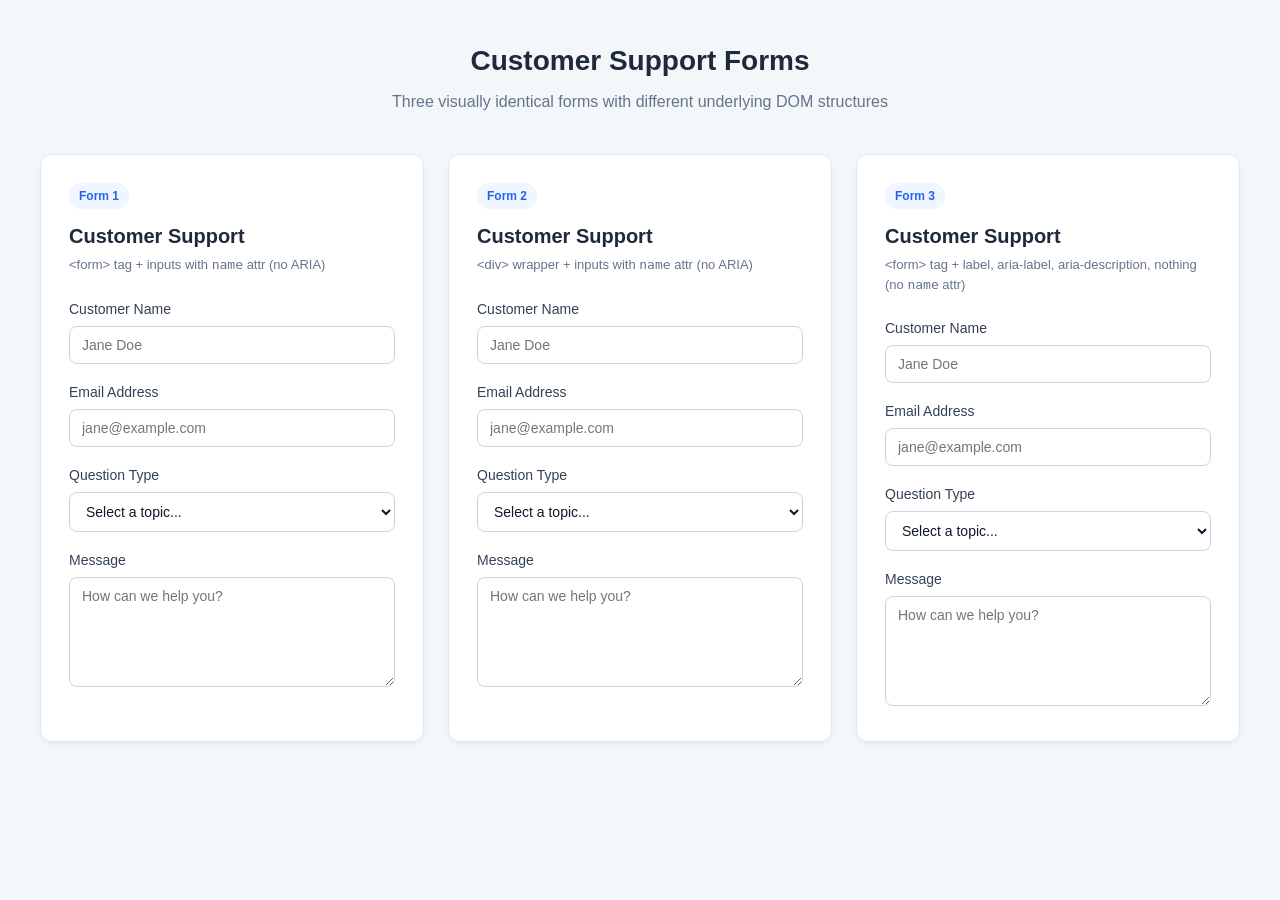
==== index.html @ 0772f2a7 "move example" ====
<!DOCTYPE html>
<html lang="en">
<head>
  <meta charset="UTF-8">
  <meta name="viewport" content="width=device-width, initial-scale=1.0">
  <title>Customer Support - Form Variations</title>
  <style>
    * {
      box-sizing: border-box;
      margin: 0;
      padding: 0;
    }

    body {
      font-family: -apple-system, BlinkMacSystemFont, "Segoe UI", Roboto, Helvetica, Arial, sans-serif;
      background-color: #f4f7f9;
      color: #1e293b;
      padding: 40px 20px;
      line-height: 1.5;
    }

    .page-header {
      text-align: center;
      margin-bottom: 40px;
    }

    .page-header h1 {
      font-size: 28px;
      margin-bottom: 8px;
    }

    .page-header p {
      color: #64748b;
    }

    .forms-grid {
      display: grid;
      grid-template-columns: repeat(auto-fit, minmax(340px, 1fr));
      gap: 24px;
      max-width: 1200px;
      margin: 0 auto;
    }

    .card {
      background: #ffffff;
      border: 1px solid #e2e8f0;
      border-radius: 12px;
      padding: 28px;
      box-shadow: 0 4px 6px -1px rgba(0, 0, 0, 0.05);
    }

    .card-badge {
      display: inline-block;
      font-size: 12px;
      font-weight: 600;
      color: #2563eb;
      background: #eff6ff;
      padding: 4px 10px;
      border-radius: 999px;
      margin-bottom: 12px;
    }

    .card h2 {
      font-size: 20px;
      margin-bottom: 4px;
    }

    .card-subtitle {
      font-size: 13px;
      color: #64748b;
      margin-bottom: 24px;
    }

    .field-group {
      margin-bottom: 18px;
    }

    .field-group:last-child {
      margin-bottom: 0;
    }

    /* Matches both <span class="field-label"> (Forms 1 & 2) and <label class="field-label"> (Form 3) */
    .field-label {
      display: block;
      font-size: 14px;
      font-weight: 500;
      color: #334155;
      margin-bottom: 6px;
    }

    .form-control {
      width: 100%;
      padding: 10px 12px;
      font-size: 14px;
      font-family: inherit;
      color: #0f172a;
      background-color: #ffffff;
      border: 1px solid #cbd5e1;
      border-radius: 8px;
      transition: border-color 0.15s ease, box-shadow 0.15s ease;
    }

    .form-control:focus {
      outline: none;
      border-color: #2563eb;
      box-shadow: 0 0 0 3px rgba(37, 99, 235, 0.15);
    }

    textarea.form-control {
      min-height: 110px;
      resize: vertical;
    }
  </style>
</head>
<body>

<header class="page-header">
  <h1>Customer Support Forms</h1>
  <p>Three visually identical forms with different underlying DOM structures</p>
</header>

<main class="forms-grid">

  <!-- =====================================================================
       FORM 1: Normal <form> tag, inputs with `name` attributes. No ARIA, no <label>.
       ===================================================================== -->
  <section class="card">
    <span class="card-badge">Form 1</span>
    <h2>Customer Support</h2>
    <p class="card-subtitle">&lt;form&gt; tag + inputs with <code>name</code> attr (no ARIA)</p>

    <form toolname="customer-support-form-1" tooldescription="Send customer request 1">
      <div class="field-group">
        <span class="field-label">Customer Name</span>
        <input type="text" name="customer_name" class="form-control" placeholder="Jane Doe">
      </div>

      <div class="field-group">
        <span class="field-label">Email Address</span>
        <input type="email" name="customer_email" class="form-control" placeholder="jane@example.com">
      </div>

      <div class="field-group">
        <span class="field-label">Question Type</span>
        <select name="question_type" class="form-control">
          <option value="" disabled selected>Select a topic...</option>
          <option value="billing">Billing &amp; Payments</option>
          <option value="technical">Technical Support</option>
          <option value="account">Account Access</option>
          <option value="general">General Inquiry</option>
        </select>
      </div>

      <div class="field-group">
        <span class="field-label">Message</span>
        <textarea name="message" class="form-control" placeholder="How can we help you?"></textarea>
      </div>
    </form>
  </section>

  <!-- =====================================================================
       FORM 2: <div> wrapper instead of <form>, inputs with `name` attributes. No ARIA, no <label>.
       ===================================================================== -->
  <section class="card">
    <span class="card-badge">Form 2</span>
    <h2>Customer Support</h2>
    <p class="card-subtitle">&lt;div&gt; wrapper + inputs with <code>name</code> attr (no ARIA)</p>

    <div class="div-form-wrapper" toolname="customer-support-form-2" tooldescription="Send customer request 2">
      <div class="field-group">
        <span class="field-label">Customer Name</span>
        <input type="text" name="customer_name" class="form-control" placeholder="Jane Doe">
      </div>

      <div class="field-group">
        <span class="field-label">Email Address</span>
        <input type="email" name="customer_email" class="form-control" placeholder="jane@example.com">
      </div>

      <div class="field-group">
        <span class="field-label">Question Type</span>
        <select name="question_type" class="form-control">
          <option value="" disabled selected>Select a topic...</option>
          <option value="billing">Billing &amp; Payments</option>
          <option value="technical">Technical Support</option>
          <option value="account">Account Access</option>
          <option value="general">General Inquiry</option>
        </select>
      </div>

      <div class="field-group">
        <span class="field-label">Message</span>
        <textarea name="message" class="form-control" placeholder="How can we help you?"></textarea>
      </div>
    </div>
  </section>

  <!-- =====================================================================
       FORM 3: <form> tag, inputs WITHOUT `name` attribute, associated <label for="...">
       ===================================================================== -->
  <section class="card">
    <span class="card-badge">Form 3</span>
    <h2>Customer Support</h2>
    <p class="card-subtitle">&lt;form&gt; tag + label, aria-label, aria-description, nothing (no <code>name</code> attr)</p>

    <form toolname="customer-support-form-3" tooldescription="Send customer request 3">
      <div class="field-group">
        <label class="field-label">Customer Name</label>
        <input aria-description="Question the user can ask" id="f3-customer-name" type="text" class="form-control" placeholder="Jane Doe">
      </div>

      <div class="field-group">
        <label class="field-label">Email Address</label>
        <input id="f3-customer-email" aria-label="customer email" type="email" class="form-control" placeholder="jane@example.com">
      </div>

      <div class="field-group">
        <label for="f3-question-type" class="field-label">Question Type</label>
        <select id="f3-question-type" class="form-control">
          <option value="" disabled selected>Select a topic...</option>
          <option value="billing">Billing &amp; Payments</option>
          <option value="technical">Technical Support</option>
          <option value="account">Account Access</option>
          <option value="general">General Inquiry</option>
        </select>
      </div>

      <div class="field-group">
        <label class="field-label">Message</label>
        <textarea id="f3-message" class="form-control" placeholder="How can we help you?"></textarea>
      </div>
    </form>
  </section>

</main>

</body>
</html>
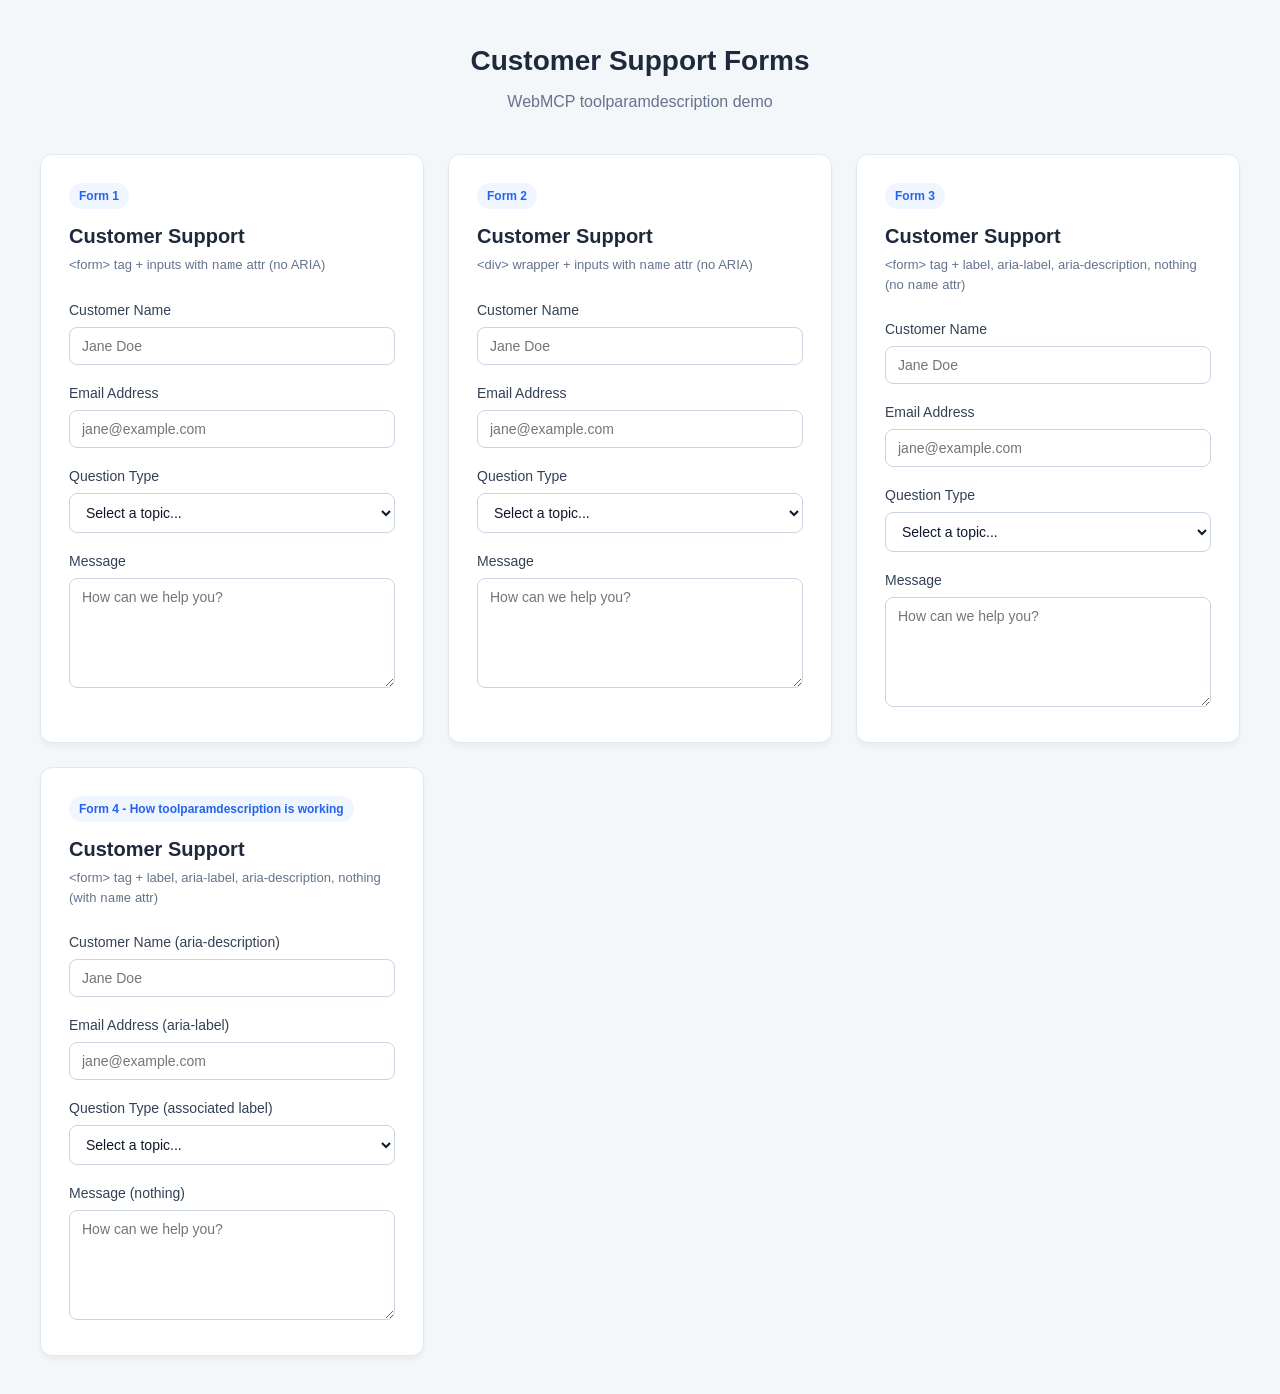
==== commit dc8265f7: "update example" ====
--- a/index.html
+++ b/index.html
@@ -116,7 +116,7 @@
 
 <header class="page-header">
   <h1>Customer Support Forms</h1>
-  <p>Three visually identical forms with different underlying DOM structures</p>
+  <p>WebMCP toolparamdescription demo</p>
 </header>
 
 <main class="forms-grid">
@@ -206,7 +206,7 @@
     <form toolname="customer-support-form-3" tooldescription="Send customer request 3">
       <div class="field-group">
         <label class="field-label">Customer Name</label>
-        <input aria-description="Question the user can ask" id="f3-customer-name" type="text" class="form-control" placeholder="Jane Doe">
+        <input  aria-description="Customer's name" id="f3-customer-name" type="text" class="form-control" placeholder="Jane Doe">
       </div>
 
       <div class="field-group">
@@ -232,6 +232,43 @@
     </form>
   </section>
 
+  <!-- =====================================================================
+       FORM 4: <form> tag, inputs WITH `name` attribute, associated <label for="...">
+       ===================================================================== -->
+  <section class="card">
+    <span class="card-badge">Form 4 - How toolparamdescription is working</span>
+    <h2>Customer Support</h2>
+    <p class="card-subtitle">&lt;form&gt; tag + label, aria-label, aria-description, nothing (with <code>name</code> attr)</p>
+
+    <form toolname="customer-support-form-4" tooldescription="Send customer request 4">
+      <div class="field-group">
+        <label class="field-label">Customer Name (aria-description)</label>
+        <input name="customer_name" aria-description="Customer's name" id="f4-customer-name" type="text" class="form-control" placeholder="Jane Doe">
+      </div>
+
+      <div class="field-group">
+        <label class="field-label">Email Address (aria-label)</label>
+        <input name="customer_email" id="f4-customer-email" aria-label="customer email" type="email" class="form-control" placeholder="jane@example.com">
+      </div>
+
+      <div class="field-group">
+        <label for="f4-question-type" class="field-label">Question Type (associated label)</label>
+        <select name="question_type" id="f4-question-type" class="form-control">
+          <option value="" disabled selected>Select a topic...</option>
+          <option value="billing">Billing &amp; Payments</option>
+          <option value="technical">Technical Support</option>
+          <option value="account">Account Access</option>
+          <option value="general">General Inquiry</option>
+        </select>
+      </div>
+
+      <div class="field-group">
+        <label class="field-label">Message (nothing)</label>
+        <textarea name="message" id="f4-message" class="form-control" placeholder="How can we help you?"></textarea>
+      </div>
+    </form>
+  </section>
+
 </main>
 
 </body>
